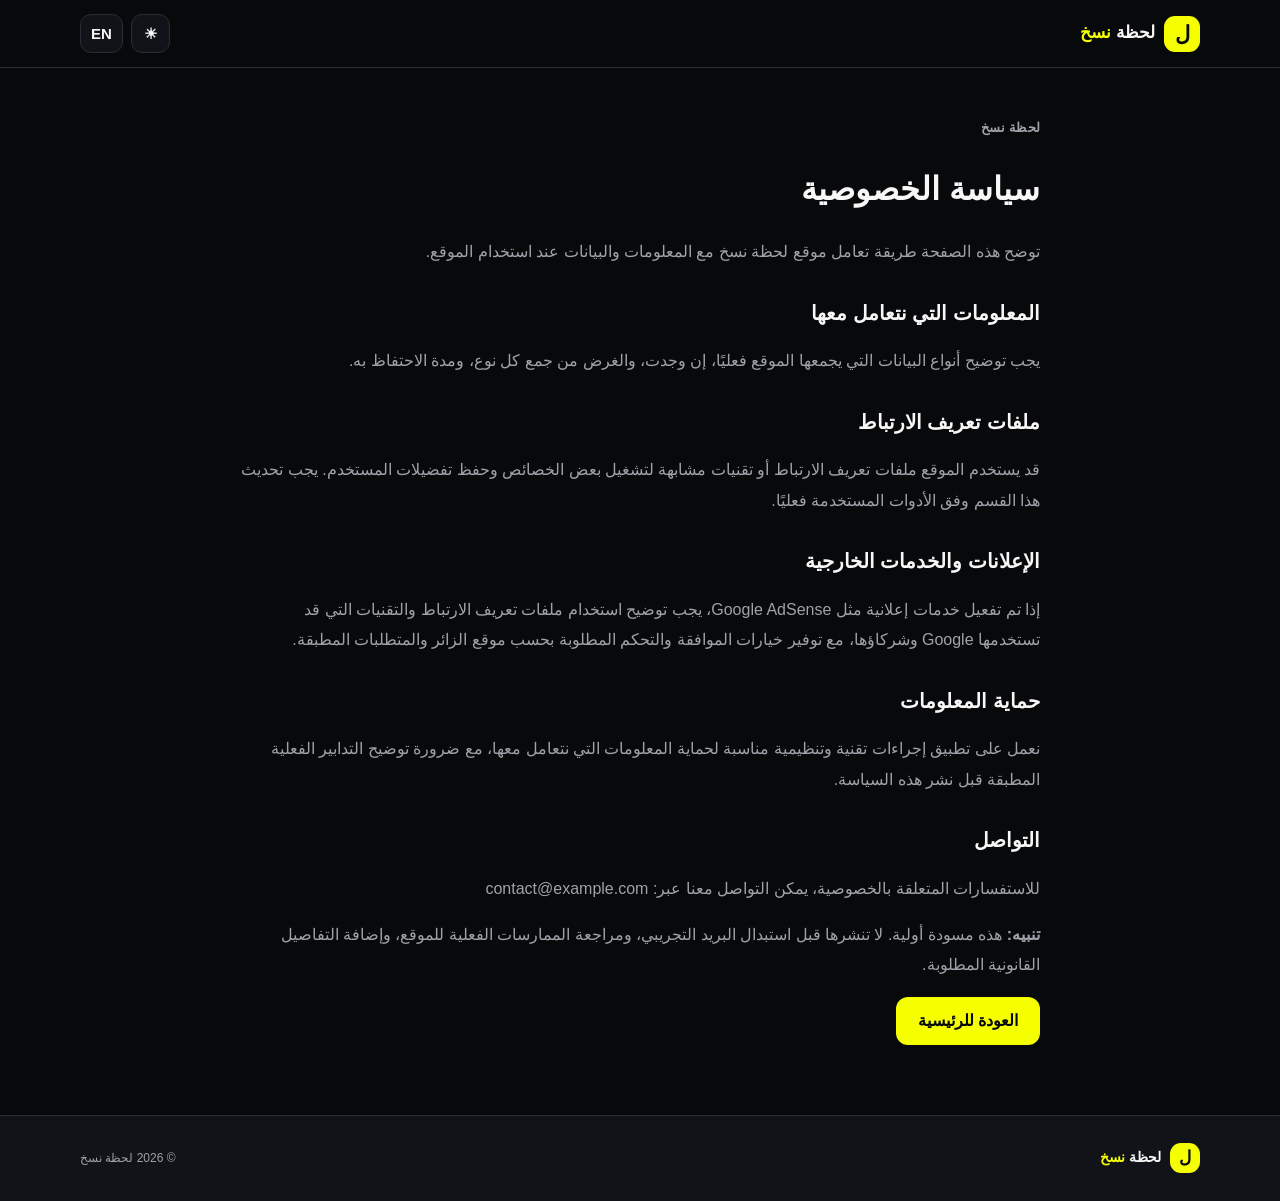
==== privacy.html @ 28b83541 "Add files via upload" ====
<!DOCTYPE html>
<html lang="ar" dir="rtl">
<head>
  <meta charset="UTF-8">
  <meta name="viewport" content="width=device-width, initial-scale=1">
  <meta name="description" content="سياسة الخصوصية لموقع لحظة نسخ.">
  <title>سياسة الخصوصية | لحظة نسخ</title>
  <link rel="stylesheet" href="css/style.css">
  <script src="js/app.js" defer></script>
</head>
<body>
  <header class="header">
    <a class="brand" href="index.html">
      <span class="brand-mark">ل</span>
      <span>لحظة <strong>نسخ</strong></span>
    </a>

    <nav class="header-actions">
      <button class="icon-button" id="themeBtn" type="button" aria-label="تغيير المظهر">
        <span id="themeIcon">☀</span>
      </button>
      <button class="icon-button" id="languageBtn" type="button">EN</button>
    </nav>
  </header>

  <main class="container policy-content">
    <span class="eyebrow">لحظة نسخ</span>
    <h1>سياسة الخصوصية</h1>

    <p>
      توضح هذه الصفحة طريقة تعامل موقع لحظة نسخ مع المعلومات
      والبيانات عند استخدام الموقع.
    </p>

    <h2>المعلومات التي نتعامل معها</h2>
    <p>
      يجب توضيح أنواع البيانات التي يجمعها الموقع فعليًا، إن وجدت،
      والغرض من جمع كل نوع، ومدة الاحتفاظ به.
    </p>

    <h2>ملفات تعريف الارتباط</h2>
    <p>
      قد يستخدم الموقع ملفات تعريف الارتباط أو تقنيات مشابهة
      لتشغيل بعض الخصائص وحفظ تفضيلات المستخدم.
      يجب تحديث هذا القسم وفق الأدوات المستخدمة فعليًا.
    </p>

    <h2>الإعلانات والخدمات الخارجية</h2>
    <p>
      إذا تم تفعيل خدمات إعلانية مثل Google AdSense،
      يجب توضيح استخدام ملفات تعريف الارتباط والتقنيات
      التي قد تستخدمها Google وشركاؤها، مع توفير خيارات
      الموافقة والتحكم المطلوبة بحسب موقع الزائر والمتطلبات المطبقة.
    </p>

    <h2>حماية المعلومات</h2>
    <p>
      نعمل على تطبيق إجراءات تقنية وتنظيمية مناسبة لحماية
      المعلومات التي نتعامل معها، مع ضرورة توضيح التدابير
      الفعلية المطبقة قبل نشر هذه السياسة.
    </p>

    <h2>التواصل</h2>
    <p>
      للاستفسارات المتعلقة بالخصوصية، يمكن التواصل معنا عبر:
      contact@example.com
    </p>

    <p>
      <strong>تنبيه:</strong>
      هذه مسودة أولية. لا تنشرها قبل استبدال البريد التجريبي،
      ومراجعة الممارسات الفعلية للموقع، وإضافة التفاصيل القانونية المطلوبة.
    </p>

    <a class="primary-button" href="index.html">العودة للرئيسية</a>
  </main>

  <footer class="footer">
    <div class="container footer-inner">
      <a class="brand footer-brand" href="index.html">
        <span class="brand-mark">ل</span>
        <span>لحظة <strong>نسخ</strong></span>
      </a>
      <p>© <span id="currentYear"></span> لحظة نسخ</p>
    </div>
  </footer>
</body>
</html>
---- css/style.css ----
/* =================================
   LAHZET NASKH - PERFORMANCE FIRST
================================= */

:root {
  color-scheme: dark;

  --bg: #08090B;
  --surface: #111318;
  --card: #17191E;
  --card-hover: #1D2027;

  --text: #F7F7F8;
  --muted: #A1A1AA;
  --border: #292C33;

  --yellow: #F5FF00;
  --yellow-text: #08090B;

  --purple: #B99AFF;
  --blue: #83BFFF;
  --green: #82D9A5;
  --orange: #FFB477;
  --pink: #F3A4D0;

  --radius: 18px;
  --small-radius: 12px;

  --container: 1120px;
  --header-height: 68px;

  --shadow: 0 8px 24px rgba(0, 0, 0, 0.13);
}

:root[data-theme="light"] {
  color-scheme: light;

  --bg: #FFFFFF;
  --surface: #F8F9FB;
  --card: #F3F4F6;
  --card-hover: #E9EBEF;

  --text: #17191E;
  --muted: #686D78;
  --border: #E1E4E9;

  --yellow: #E7EF00;
  --yellow-text: #08090B;

  --purple: #7652B8;
  --blue: #2567B3;
  --green: #267C4B;
  --orange: #B65A18;
  --pink: #A13F7A;

  --shadow: 0 6px 20px rgba(20, 25, 35, 0.055);
}

/* RESET */

* {
  box-sizing: border-box;
}

html {
  scroll-behavior: smooth;
  scroll-padding-top: 85px;
}

body {
  margin: 0;
  min-width: 320px;
  background: var(--bg);
  color: var(--text);
  font-family:
    Tahoma,
    Arial,
    "Segoe UI",
    sans-serif;
  font-size: 16px;
  line-height: 1.7;
  transition:
    background-color 0.18s ease,
    color 0.18s ease;
}

button,
a {
  font: inherit;
}

button {
  cursor: pointer;
}

a {
  color: inherit;
  text-decoration: none;
}

button:focus-visible,
a:focus-visible {
  outline: 3px solid var(--yellow);
  outline-offset: 3px;
}

img {
  max-width: 100%;
  height: auto;
}

/* GENERAL */

.container {
  width: min(var(--container), calc(100% - 36px));
  margin-inline: auto;
}

.highlight {
  color: var(--yellow);
}

.eyebrow {
  display: inline-flex;
  align-items: center;
  gap: 9px;
  color: var(--muted);
  font-size: 13px;
  font-weight: 700;
  letter-spacing: 0.2px;
}

.status-dot {
  width: 8px;
  height: 8px;
  border-radius: 50%;
  background: var(--yellow);
}

/* HEADER */

.header {
  height: var(--header-height);
  padding-inline: max(18px, calc((100% - var(--container)) / 2));
  display: flex;
  align-items: center;
  justify-content: space-between;
  gap: 12px;
  border-bottom: 1px solid var(--border);
  background: var(--bg);
}

.brand {
  display: inline-flex;
  align-items: center;
  gap: 9px;
  color: var(--text);
  font-size: 17px;
  font-weight: 700;
  white-space: nowrap;
}

.brand strong {
  color: var(--yellow);
}

.brand-mark {
  display: grid;
  width: 36px;
  height: 36px;
  place-items: center;
  border-radius: 11px;
  background: var(--yellow);
  color: #08090B;
  font-size: 21px;
  font-weight: 900;
}

.header-actions {
  display: flex;
  align-items: center;
  gap: 8px;
}

.icon-button {
  display: grid;
  min-width: 39px;
  height: 39px;
  padding: 0 10px;
  place-items: center;
  border: 1px solid var(--border);
  border-radius: 11px;
  background: var(--surface);
  color: var(--text);
  font-size: 15px;
  font-weight: 700;
}

.icon-button:hover {
  background: var(--card-hover);
}

/* HERO */

.hero {
  min-height: 430px;
  display: grid;
  grid-template-columns: 1.15fr 0.85fr;
  align-items: center;
  gap: 35px;
  padding-block: 65px 55px;
}

.hero-content h1 {
  margin: 19px 0 14px;
  font-size: clamp(34px, 5vw, 57px);
  line-height: 1.3;
  letter-spacing: -1.5px;
}

.hero-description {
  max-width: 510px;
  margin: 0 0 25px;
  color: var(--muted);
  font-size: 16px;
  line-height: 1.9;
}

.primary-button {
  display: inline-flex;
  min-height: 48px;
  align-items: center;
  justify-content: center;
  gap: 12px;
  padding: 10px 22px;
  border: 0;
  border-radius: 12px;
  background: var(--yellow);
  color: var(--yellow-text);
  font-weight: 800;
  transition: transform 0.15s ease;
}

.primary-button:hover {
  transform: translateY(-2px);
}

.hero-note {
  display: flex;
  align-items: center;
  gap: 8px;
  margin-top: 18px;
  color: var(--muted);
  font-size: 13px;
}

.note-icon {
  display: grid;
  width: 21px;
  height: 21px;
  place-items: center;
  border-radius: 50%;
  background: var(--card);
  color: var(--yellow);
  font-size: 12px;
}

/* HERO VISUAL */

.hero-visual {
  position: relative;
  min-height: 280px;
  display: grid;
  place-items: center;
}

.visual-card {
  width: min(270px, 80%);
  min-height: 230px;
  padding: 25px;
  border: 1px solid var(--border);
  border-radius: 25px;
  background: var(--card);
  box-shadow: var(--shadow);
}

.visual-label {
  color: var(--muted);
  font-size: 12px;
}

.visual-symbol {
  width: 95px;
  height: 95px;
  display: grid;
  place-items: center;
  margin: 15px auto;
  border-radius: 25px;
  background: var(--yellow);
  color: #08090B;
  font-size: 54px;
  font-weight: 900;
}

.visual-line {
  width: 100%;
  height: 7px;
  margin-top: 10px;
  border-radius: 10px;
  background: var(--border);
}

.visual-line.short {
  width: 60%;
}

.visual-yellow {
  position: absolute;
  width: 48px;
  height: 8px;
  margin-top: 15px;
  border-radius: 10px;
  background: var(--yellow);
}

.floating-tag,
.floating-number {
  position: absolute;
  padding: 10px 14px;
  border: 1px solid var(--border);
  border-radius: 12px;
  background: var(--surface);
  box-shadow: var(--shadow);
  font-size: 12px;
  font-weight: 700;
}

.floating-tag {
  top: 25px;
  inset-inline-start: 2px;
  color: var(--yellow);
}

.floating-number {
  bottom: 22px;
  inset-inline-end: 5px;
  color: var(--muted);
}

/* SECTION HEADINGS */

.grades-section,
.features-section {
  padding-block: 35px 50px;
}

.section-heading {
  display: flex;
  align-items: end;
  justify-content: space-between;
  margin-bottom: 22px;
}

.section-heading h2 {
  margin: 8px 0 5px;
  font-size: clamp(23px, 3vw, 30px);
  line-height: 1.4;
}

.section-heading p {
  margin: 0;
  color: var(--muted);
  font-size: 14px;
}

/* GRADE CARDS */

.grade-grid {
  display: grid;
  grid-template-columns: repeat(2, minmax(0, 1fr));
  gap: 16px;
}

.grade-card,
.feature-card,
.study-card,
.question-card {
  min-width: 0;
  border: 1px solid var(--border);
  border-radius: var(--radius);
  background: var(--card);
}

.grade-card {
  position: relative;
  min-height: 225px;
  display: flex;
  flex-direction: column;
  align-items: flex-start;
  padding: 23px;
  overflow: hidden;
  transition:
    background-color 0.15s ease,
    border-color 0.15s ease;
}

.grade-card:hover,
.study-card:hover {
  background: var(--card-hover);
  border-color: var(--yellow);
}

.card-number {
  position: absolute;
  top: 15px;
  inset-inline-end: 17px;
  color: var(--muted);
  opacity: 0.65;
  font-size: 12px;
  font-weight: 800;
}

.grade-icon,
.feature-icon,
.study-card-icon {
  display: grid;
  width: 47px;
  height: 47px;
  place-items: center;
  border-radius: 14px;
  font-size: 23px;
  font-weight: 900;
}

.icon-yellow {
  background: rgba(245, 255, 0, 0.13);
  color: var(--yellow);
}

.icon-purple {
  background: rgba(185, 154, 255, 0.13);
  color: var(--purple);
}

.icon-blue {
  background: rgba(131, 191, 255, 0.13);
  color: var(--blue);
}

.icon-green {
  background: rgba(130, 217, 165, 0.13);
  color: var(--green);
}

.icon-orange {
  background: rgba(255, 180, 119, 0.13);
  color: var(--orange);
}

.grade-card h3 {
  margin: 17px 0 4px;
  font-size: 21px;
}

.grade-card p {
  margin: 0;
  color: var(--muted);
  font-size: 13px;
}

.card-link {
  display: inline-flex;
  align-items: center;
  gap: 8px;
  margin-top: auto;
  padding-top: 17px;
  color: var(--yellow);
  font-size: 13px;
  font-weight: 800;
}

/* FEATURES */

.features-grid {
  display: grid;
  grid-template-columns: repeat(3, minmax(0, 1fr));
  gap: 14px;
}

.feature-card {
  padding: 21px;
}

.feature-icon {
  margin-bottom: 12px;
}

.feature-card h3 {
  margin: 0 0 5px;
  font-size: 16px;
}

.feature-card p {
  margin: 0;
  color: var(--muted);
  font-size: 13px;
}

/* STUDY PAGE */

.study-main {
  min-height: calc(100vh - var(--header-height) - 90px);
  padding-top: 25px;
  padding-bottom: 65px;
}

.study-toolbar {
  display: flex;
  align-items: center;
  justify-content: space-between;
  gap: 10px;
}

.secondary-button {
  display: inline-flex;
  min-height: 39px;
  align-items: center;
  justify-content: center;
  gap: 8px;
  padding: 7px 13px;
  border: 1px solid var(--border);
  border-radius: 10px;
  background: var(--surface);
  color: var(--text);
  font-size: 13px;
  font-weight: 700;
}

.secondary-button:hover {
  background: var(--card-hover);
}

.study-heading {
  padding-block: 40px 20px;
}

.study-heading h1 {
  margin: 8px 0 5px;
  font-size: clamp(28px, 4vw, 38px);
}

.study-heading p {
  margin: 0;
  color: var(--muted);
  font-size: 14px;
}

.breadcrumb {
  display: flex;
  flex-wrap: wrap;
  align-items: center;
  gap: 9px;
  margin-bottom: 20px;
  color: var(--muted);
  font-size: 13px;
}

.breadcrumb a:hover {
  color: var(--yellow);
}

.breadcrumb-current {
  color: var(--text);
}

.breadcrumb-separator {
  opacity: 0.5;
}

.study-grid {
  display: grid;
  grid-template-columns: repeat(3, minmax(0, 1fr));
  gap: 15px;
}

.study-card {
  position: relative;
  min-height: 195px;
  display: flex;
  flex-direction: column;
  align-items: flex-start;
  padding: 21px;
  overflow: hidden;
  transition:
    background-color 0.15s ease,
    border-color 0.15s ease;
}

.study-card-icon {
  width: 43px;
  height: 43px;
  margin-bottom: 13px;
  background: var(--accent-bg, rgba(245, 255, 0, 0.12));
  color: var(--accent, var(--yellow));
}

.study-card h2 {
  margin: 0 0 5px;
  font-size: 18px;
}

.study-card p {
  margin: 0;
  color: var(--muted);
  font-size: 13px;
}

.study-card .card-link {
  margin-top: auto;
}

/* ACCENT COLORS */

.accent-yellow {
  --accent: var(--yellow);
  --accent-bg: rgba(245, 255, 0, 0.12);
}

.accent-purple {
  --accent: var(--purple);
  --accent-bg: rgba(185, 154, 255, 0.13);
}

.accent-blue {
  --accent: var(--blue);
  --accent-bg: rgba(131, 191, 255, 0.13);
}

.accent-green {
  --accent: var(--green);
  --accent-bg: rgba(130, 217, 165, 0.13);
}

.accent-orange {
  --accent: var(--orange);
  --accent-bg: rgba(255, 180, 119, 0.13);
}

.accent-pink {
  --accent: var(--pink);
  --accent-bg: rgba(243, 164, 208, 0.13);
}

.study-card[class*="accent-"] .study-card-icon {
  color: var(--accent);
  background: var(--accent-bg);
}

/* QUESTIONS */

.question-card {
  padding: 20px;
}

.question-card h2 {
  margin: 10px 0;
  font-size: 18px;
}

.question-number {
  color: var(--yellow);
  font-size: 12px;
  font-weight: 800;
}

.answer-text {
  color: var(--muted);
  white-space: pre-wrap;
}

.copy-button {
  margin-top: 12px;
}

/* EMPTY STATE */

.empty-state {
  padding: 35px 15px;
  border: 1px dashed var(--border);
  border-radius: var(--radius);
  text-align: center;
  background: var(--surface);
}

.empty-state[hidden] {
  display: none;
}

.empty-icon {
  display: inline-grid;
  width: 48px;
  height: 48px;
  place-items: center;
  border-radius: 15px;
  background: rgba(245, 255, 0, 0.12);
  color: var(--yellow);
  font-size: 24px;
}

.empty-state h2 {
  margin: 12px 0 5px;
  font-size: 20px;
}

.empty-state p {
  margin: 0 0 18px;
  color: var(--muted);
  font-size: 14px;
}

/* FOOTER */

.footer {
  border-top: 1px solid var(--border);
  background: var(--surface);
}

.footer-inner {
  min-height: 85px;
  display: flex;
  align-items: center;
  justify-content: space-between;
  gap: 15px;
  padding-block: 15px;
}

.footer-inner p,
.footer-inner > a:not(.brand),
.footer-links a {
  color: var(--muted);
  font-size: 12px;
}

.footer-links {
  display: flex;
  flex-wrap: wrap;
  gap: 15px;
}

.footer-links a:hover,
.footer-inner > a:not(.brand):hover {
  color: var(--yellow);
}

.footer-brand {
  font-size: 14px;
}

.footer-brand .brand-mark {
  width: 30px;
  height: 30px;
  font-size: 17px;
}

/* PRIVACY PAGE */

.policy-content {
  max-width: 800px;
  margin-inline: auto;
  padding-block: 45px 70px;
}

.policy-content h1 {
  font-size: 32px;
}

.policy-content h2 {
  margin-top: 28px;
  font-size: 20px;
}

.policy-content p,
.policy-content li {
  color: var(--muted);
  line-height: 1.9;
}

/* TABLET */

@media (max-width: 850px) {
  .hero {
    grid-template-columns: 1fr 0.7fr;
    gap: 15px;
  }

  .study-grid {
    grid-template-columns: repeat(2, minmax(0, 1fr));
  }

  .features-grid {
    grid-template-columns: repeat(2, minmax(0, 1fr));
  }
}

/* MOBILE */

@media (max-width: 600px) {
  :root {
    --header-height: 62px;
    --radius: 15px;
  }

  .container {
    width: calc(100% - 30px);
  }

  .header {
    padding-inline: 15px;
  }

  .brand {
    font-size: 15px;
  }

  .brand-mark {
    width: 33px;
    height: 33px;
  }

  .hero {
    min-height: auto;
    grid-template-columns: 1fr;
    padding-block: 48px 30px;
    gap: 5px;
  }

  .hero-content h1 {
    font-size: clamp(35px, 10vw, 45px);
    margin-top: 13px;
  }

  .hero-description {
    font-size: 14px;
  }

  .hero-visual {
    min-height: 220px;
  }

  .visual-card {
    width: 220px;
    min-height: 190px;
    padding: 17px;
  }

  .visual-symbol {
    width: 75px;
    height: 75px;
    font-size: 42px;
  }

  .floating-tag {
    inset-inline-start: 5%;
    top: 10px;
  }

  .floating-number {
    inset-inline-end: 5%;
    bottom: 10px;
  }

  .grades-section,
  .features-section {
    padding-block: 25px 35px;
  }

  .grade-grid {
    grid-template-columns: 1fr;
    gap: 12px;
  }

  .grade-card {
    min-height: 190px;
    padding: 19px;
  }

  .features-grid {
    grid-template-columns: 1fr;
    gap: 10px;
  }

  .feature-card {
    display: grid;
    grid-template-columns: 44px 1fr;
    column-gap: 12px;
    align-items: center;
    padding: 15px;
  }

  .feature-icon {
    grid-row: span 2;
    margin: 0;
  }

  .feature-card h3 {
    align-self: end;
  }

  .feature-card p {
    align-self: start;
  }

  .study-main {
    padding-top: 18px;
  }

  .study-heading {
    padding-block: 30px 17px;
  }

  .study-grid {
    grid-template-columns: 1fr;
    gap: 11px;
  }

  .study-card {
    min-height: 160px;
    padding: 18px;
  }

  .study-toolbar {
    gap: 8px;
  }

  .secondary-button {
    min-height: 40px;
    padding-inline: 11px;
  }

  .footer-inner {
    flex-direction: column;
    align-items: flex-start;
    gap: 10px;
    padding-block: 20px;
  }

  .footer-links {
    gap: 14px;
  }
}

/* VERY SMALL SCREENS */

@media (max-width: 360px) {
  .container {
    width: calc(100% - 24px);
  }

  .hero-content h1 {
    font-size: 33px;
  }

  .brand {
    gap: 6px;
    font-size: 14px;
  }

  .header-actions {
    gap: 5px;
  }

  .icon-button {
    min-width: 35px;
    height: 36px;
    padding-inline: 7px;
  }
}

/* ACCESSIBILITY: REDUCE MOTION */

@media (prefers-reduced-motion: reduce) {
  *,
  *::before,
  *::after {
    scroll-behavior: auto !important;
    animation-duration: 0.01ms !important;
    animation-iteration-count: 1 !important;
    transition-duration: 0.01ms !important;
  }
}
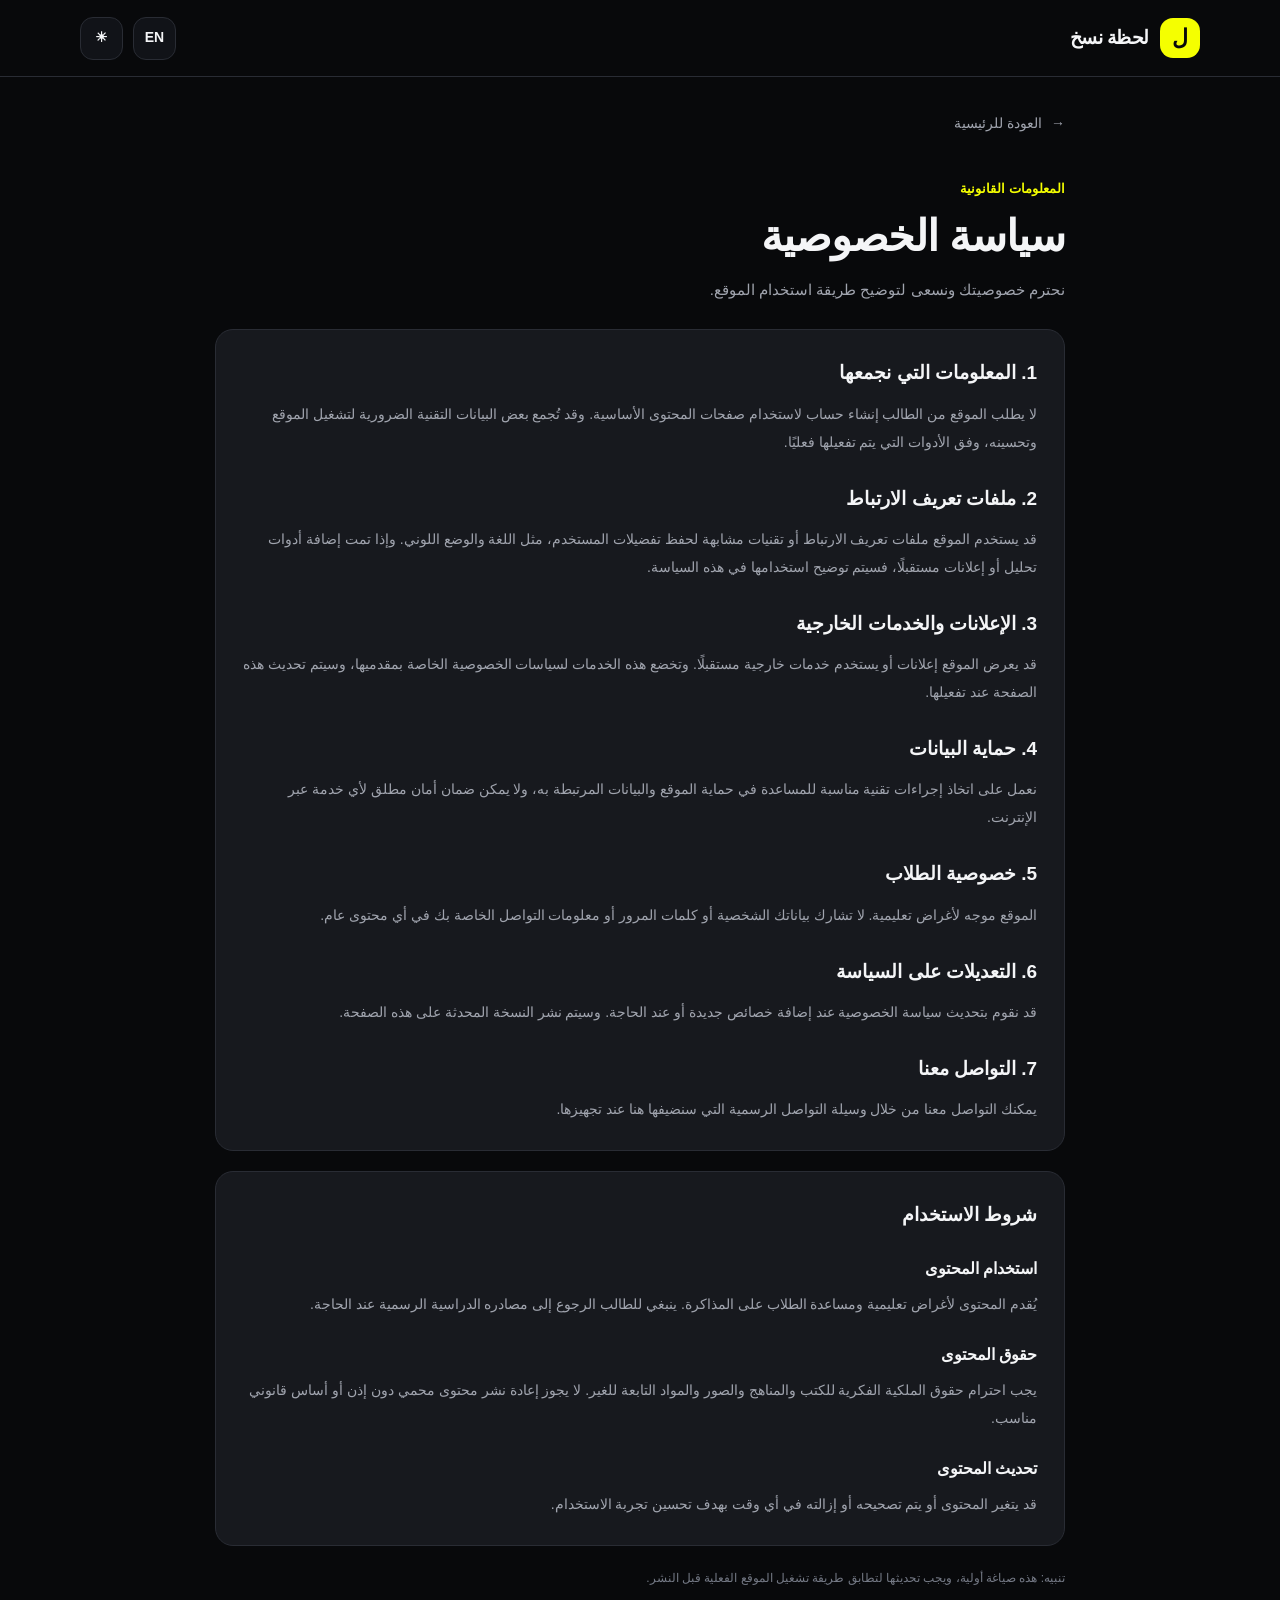
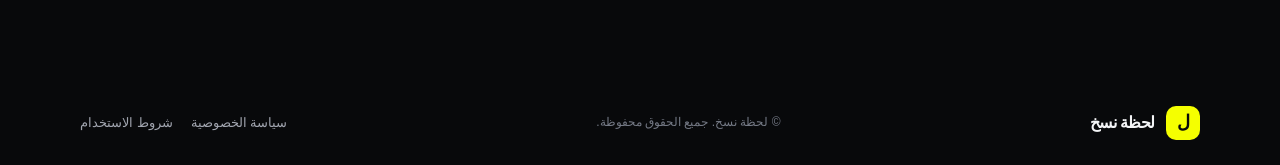
==== commit 62673fbe: "Add files via upload" ====
--- a/privacy.html
+++ b/privacy.html
@@ -1,87 +1,101 @@
+
 <!DOCTYPE html>
-<html lang="ar" dir="rtl">
+<html lang="ar" dir="rtl" data-theme="dark">
 <head>
   <meta charset="UTF-8">
-  <meta name="viewport" content="width=device-width, initial-scale=1">
-  <meta name="description" content="سياسة الخصوصية لموقع لحظة نسخ.">
+  <meta name="viewport" content="width=device-width, initial-scale=1.0">
+  <meta name="theme-color" content="#08090B">
+  <meta name="description" content="سياسة الخصوصية وشروط الاستخدام لموقع لحظة نسخ.">
   <title>سياسة الخصوصية | لحظة نسخ</title>
   <link rel="stylesheet" href="css/style.css">
   <script src="js/app.js" defer></script>
 </head>
+
 <body>
-  <header class="header">
-    <a class="brand" href="index.html">
-      <span class="brand-mark">ل</span>
-      <span>لحظة <strong>نسخ</strong></span>
-    </a>
+  <header class="site-header">
+    <div class="container header-inner">
+      <a class="brand" href="index.html">
+        <span class="brand-mark">ل</span>
+        <span class="brand-name" data-i18n="brand">لحظة نسخ</span>
+      </a>
 
-    <nav class="header-actions">
-      <button class="icon-button" id="themeBtn" type="button" aria-label="تغيير المظهر">
-        <span id="themeIcon">☀</span>
-      </button>
-      <button class="icon-button" id="languageBtn" type="button">EN</button>
-    </nav>
+      <nav class="header-actions">
+        <button class="icon-button" id="languageBtn" type="button">EN</button>
+        <button class="icon-button" id="themeBtn" type="button">
+          <span id="themeIcon">☀</span>
+        </button>
+      </nav>
+    </div>
   </header>
 
-  <main class="container policy-content">
-    <span class="eyebrow">لحظة نسخ</span>
-    <h1>سياسة الخصوصية</h1>
+  <main class="policy-main">
+    <div class="container policy-container">
+      <a class="back-link" href="index.html">
+        <span aria-hidden="true">→</span>
+        <span data-i18n="backHome">العودة للرئيسية</span>
+      </a>
 
-    <p>
-      توضح هذه الصفحة طريقة تعامل موقع لحظة نسخ مع المعلومات
-      والبيانات عند استخدام الموقع.
-    </p>
+      <div class="study-heading">
+        <span class="section-kicker" data-i18n="legalLabel">المعلومات القانونية</span>
+        <h1 data-i18n="privacyTitle">سياسة الخصوصية</h1>
+        <p data-i18n="privacyIntro">نحترم خصوصيتك ونسعى لتوضيح طريقة استخدام الموقع.</p>
+      </div>
 
-    <h2>المعلومات التي نتعامل معها</h2>
-    <p>
-      يجب توضيح أنواع البيانات التي يجمعها الموقع فعليًا، إن وجدت،
-      والغرض من جمع كل نوع، ومدة الاحتفاظ به.
-    </p>
+      <article class="policy-card">
+        <h2 data-i18n="privacySection1Title">1. المعلومات التي نجمعها</h2>
+        <p data-i18n="privacySection1Text">لا يطلب الموقع من الطالب إنشاء حساب لاستخدام صفحات المحتوى الأساسية. وقد تُجمع بعض البيانات التقنية الضرورية لتشغيل الموقع وتحسينه، وفق الأدوات التي يتم تفعيلها فعليًا.</p>
 
-    <h2>ملفات تعريف الارتباط</h2>
-    <p>
-      قد يستخدم الموقع ملفات تعريف الارتباط أو تقنيات مشابهة
-      لتشغيل بعض الخصائص وحفظ تفضيلات المستخدم.
-      يجب تحديث هذا القسم وفق الأدوات المستخدمة فعليًا.
-    </p>
+        <h2 data-i18n="privacySection2Title">2. ملفات تعريف الارتباط</h2>
+        <p data-i18n="privacySection2Text">قد يستخدم الموقع ملفات تعريف الارتباط أو تقنيات مشابهة لحفظ تفضيلات المستخدم، مثل اللغة والوضع اللوني. وإذا تمت إضافة أدوات تحليل أو إعلانات مستقبلًا، فسيتم توضيح استخدامها في هذه السياسة.</p>
 
-    <h2>الإعلانات والخدمات الخارجية</h2>
-    <p>
-      إذا تم تفعيل خدمات إعلانية مثل Google AdSense،
-      يجب توضيح استخدام ملفات تعريف الارتباط والتقنيات
-      التي قد تستخدمها Google وشركاؤها، مع توفير خيارات
-      الموافقة والتحكم المطلوبة بحسب موقع الزائر والمتطلبات المطبقة.
-    </p>
+        <h2 data-i18n="privacySection3Title">3. الإعلانات والخدمات الخارجية</h2>
+        <p data-i18n="privacySection3Text">قد يعرض الموقع إعلانات أو يستخدم خدمات خارجية مستقبلًا. وتخضع هذه الخدمات لسياسات الخصوصية الخاصة بمقدميها، وسيتم تحديث هذه الصفحة عند تفعيلها.</p>
 
-    <h2>حماية المعلومات</h2>
-    <p>
-      نعمل على تطبيق إجراءات تقنية وتنظيمية مناسبة لحماية
-      المعلومات التي نتعامل معها، مع ضرورة توضيح التدابير
-      الفعلية المطبقة قبل نشر هذه السياسة.
-    </p>
+        <h2 data-i18n="privacySection4Title">4. حماية البيانات</h2>
+        <p data-i18n="privacySection4Text">نعمل على اتخاذ إجراءات تقنية مناسبة للمساعدة في حماية الموقع والبيانات المرتبطة به، ولا يمكن ضمان أمان مطلق لأي خدمة عبر الإنترنت.</p>
 
-    <h2>التواصل</h2>
-    <p>
-      للاستفسارات المتعلقة بالخصوصية، يمكن التواصل معنا عبر:
-      contact@example.com
-    </p>
+        <h2 data-i18n="privacySection5Title">5. خصوصية الطلاب</h2>
+        <p data-i18n="privacySection5Text">الموقع موجه لأغراض تعليمية. لا تشارك بياناتك الشخصية أو كلمات المرور أو معلومات التواصل الخاصة بك في أي محتوى عام.</p>
 
-    <p>
-      <strong>تنبيه:</strong>
-      هذه مسودة أولية. لا تنشرها قبل استبدال البريد التجريبي،
-      ومراجعة الممارسات الفعلية للموقع، وإضافة التفاصيل القانونية المطلوبة.
-    </p>
+        <h2 data-i18n="privacySection6Title">6. التعديلات على السياسة</h2>
+        <p data-i18n="privacySection6Text">قد نقوم بتحديث سياسة الخصوصية عند إضافة خصائص جديدة أو عند الحاجة. وسيتم نشر النسخة المحدثة على هذه الصفحة.</p>
 
-    <a class="primary-button" href="index.html">العودة للرئيسية</a>
+        <h2 data-i18n="privacySection7Title">7. التواصل معنا</h2>
+        <p data-i18n="privacySection7Text">يمكنك التواصل معنا من خلال وسيلة التواصل الرسمية التي سنضيفها هنا عند تجهيزها.</p>
+      </article>
+
+      <article class="policy-card" id="terms">
+        <h2 data-i18n="termsTitle">شروط الاستخدام</h2>
+
+        <h3 data-i18n="termsSection1Title">استخدام المحتوى</h3>
+        <p data-i18n="termsSection1Text">يُقدم المحتوى لأغراض تعليمية ومساعدة الطلاب على المذاكرة. ينبغي للطالب الرجوع إلى مصادره الدراسية الرسمية عند الحاجة.</p>
+
+        <h3 data-i18n="termsSection2Title">حقوق المحتوى</h3>
+        <p data-i18n="termsSection2Text">يجب احترام حقوق الملكية الفكرية للكتب والمناهج والصور والمواد التابعة للغير. لا يجوز إعادة نشر محتوى محمي دون إذن أو أساس قانوني مناسب.</p>
+
+        <h3 data-i18n="termsSection3Title">تحديث المحتوى</h3>
+        <p data-i18n="termsSection3Text">قد يتغير المحتوى أو يتم تصحيحه أو إزالته في أي وقت بهدف تحسين تجربة الاستخدام.</p>
+      </article>
+
+      <p class="policy-update" data-i18n="policyDraftNotice">
+        تنبيه: هذه صياغة أولية، ويجب تحديثها لتطابق طريقة تشغيل الموقع الفعلية قبل النشر.
+      </p>
+    </div>
   </main>
 
-  <footer class="footer">
+  <footer class="site-footer">
     <div class="container footer-inner">
       <a class="brand footer-brand" href="index.html">
         <span class="brand-mark">ل</span>
-        <span>لحظة <strong>نسخ</strong></span>
+        <span class="brand-name" data-i18n="brand">لحظة نسخ</span>
       </a>
-      <p>© <span id="currentYear"></span> لحظة نسخ</p>
+
+      <p data-i18n="footerCopyright">© لحظة نسخ. جميع الحقوق محفوظة.</p>
+
+      <div class="footer-links">
+        <a href="privacy.html" data-i18n="privacyLink">سياسة الخصوصية</a>
+        <a href="privacy.html#terms" data-i18n="termsLink">شروط الاستخدام</a>
+      </div>
     </div>
   </footer>
 </body>
--- a/css/style.css
+++ b/css/style.css
@@ -1,6 +1,7 @@
-/* =================================
-   LAHZET NASKH - PERFORMANCE FIRST
-================================= */
+
+/* =========================
+   1. Theme variables
+========================= */
 
 :root {
   color-scheme: dark;
@@ -9,27 +10,28 @@
   --surface: #111318;
   --card: #17191E;
   --card-hover: #1D2027;
-
-  --text: #F7F7F8;
-  --muted: #A1A1AA;
-  --border: #292C33;
-
-  --yellow: #F5FF00;
-  --yellow-text: #08090B;
-
-  --purple: #B99AFF;
-  --blue: #83BFFF;
-  --green: #82D9A5;
-  --orange: #FFB477;
-  --pink: #F3A4D0;
-
-  --radius: 18px;
-  --small-radius: 12px;
+  --border: #292C34;
+
+  --text: #F4F5F7;
+  --muted: #A0A4AE;
+  --muted-2: #747985;
+
+  --accent: #F5FF00;
+  --accent-text: #08090B;
+
+  --purple: #A78BFA;
+  --green: #4ADE80;
+  --blue: #60A5FA;
+  --orange: #FB923C;
+  --pink: #F472B6;
+
+  --shadow: 0 12px 35px rgba(0, 0, 0, 0.16);
+
+  --radius-sm: 12px;
+  --radius-md: 18px;
+  --radius-lg: 26px;
 
   --container: 1120px;
-  --header-height: 68px;
-
-  --shadow: 0 8px 24px rgba(0, 0, 0, 0.13);
 }
 
 :root[data-theme="light"] {
@@ -39,24 +41,21 @@
   --surface: #F8F9FB;
   --card: #F3F4F6;
   --card-hover: #E9EBEF;
+  --border: #E1E4E9;
 
   --text: #17191E;
-  --muted: #686D78;
-  --border: #E1E4E9;
-
-  --yellow: #E7EF00;
-  --yellow-text: #08090B;
-
-  --purple: #7652B8;
-  --blue: #2567B3;
-  --green: #267C4B;
-  --orange: #B65A18;
-  --pink: #A13F7A;
-
-  --shadow: 0 6px 20px rgba(20, 25, 35, 0.055);
-}
-
-/* RESET */
+  --muted: #606672;
+  --muted-2: #858B96;
+
+  --accent: #E7EF00;
+  --accent-text: #17191E;
+
+  --shadow: 0 12px 35px rgba(20, 25, 35, 0.06);
+}
+
+/* =========================
+   2. Reset and base
+========================= */
 
 * {
   box-sizing: border-box;
@@ -64,7 +63,6 @@
 
 html {
   scroll-behavior: smooth;
-  scroll-padding-top: 85px;
 }
 
 body {
@@ -72,16 +70,9 @@
   min-width: 320px;
   background: var(--bg);
   color: var(--text);
-  font-family:
-    Tahoma,
-    Arial,
-    "Segoe UI",
-    sans-serif;
-  font-size: 16px;
+  font-family: Arial, Tahoma, sans-serif;
   line-height: 1.7;
-  transition:
-    background-color 0.18s ease,
-    color 0.18s ease;
+  transition: background-color 0.2s ease, color 0.2s ease;
 }
 
 button,
@@ -98,702 +89,726 @@
   text-decoration: none;
 }
 
-button:focus-visible,
-a:focus-visible {
-  outline: 3px solid var(--yellow);
-  outline-offset: 3px;
-}
-
 img {
+  display: block;
   max-width: 100%;
-  height: auto;
-}
-
-/* GENERAL */
+}
+
+[hidden] {
+  display: none !important;
+}
 
 .container {
-  width: min(var(--container), calc(100% - 36px));
+  width: min(var(--container), calc(100% - 40px));
   margin-inline: auto;
 }
 
-.highlight {
-  color: var(--yellow);
-}
-
-.eyebrow {
-  display: inline-flex;
-  align-items: center;
-  gap: 9px;
-  color: var(--muted);
-  font-size: 13px;
-  font-weight: 700;
-  letter-spacing: 0.2px;
-}
-
-.status-dot {
-  width: 8px;
-  height: 8px;
-  border-radius: 50%;
-  background: var(--yellow);
-}
-
-/* HEADER */
-
-.header {
-  height: var(--header-height);
-  padding-inline: max(18px, calc((100% - var(--container)) / 2));
+.section-padding {
+  padding-block: 90px;
+}
+
+/* =========================
+   3. Header
+========================= */
+
+.site-header {
+  position: relative;
+  z-index: 5;
+  background: var(--bg);
+  border-bottom: 1px solid var(--border);
+}
+
+.header-inner {
+  min-height: 76px;
   display: flex;
   align-items: center;
   justify-content: space-between;
-  gap: 12px;
-  border-bottom: 1px solid var(--border);
-  background: var(--bg);
+  gap: 20px;
 }
 
 .brand {
   display: inline-flex;
   align-items: center;
+  gap: 11px;
+  font-weight: 800;
+}
+
+.brand-mark {
+  width: 40px;
+  height: 40px;
+  display: grid;
+  place-items: center;
+  border-radius: 13px;
+  background: var(--accent);
+  color: var(--accent-text);
+  font-size: 22px;
+  font-weight: 900;
+}
+
+.brand-name {
+  font-size: 19px;
+  letter-spacing: -0.5px;
+}
+
+.header-actions {
+  display: flex;
+  align-items: center;
+  gap: 10px;
+}
+
+.icon-button {
+  width: 43px;
+  height: 43px;
+  display: grid;
+  place-items: center;
+  border: 1px solid var(--border);
+  border-radius: 13px;
+  background: var(--surface);
+  color: var(--text);
+  font-size: 14px;
+  font-weight: 700;
+  transition: background-color 0.18s ease, border-color 0.18s ease;
+}
+
+.icon-button:hover {
+  background: var(--card-hover);
+  border-color: var(--muted-2);
+}
+
+/* =========================
+   4. Hero
+========================= */
+
+.hero-section {
+  position: relative;
+  overflow: hidden;
+  min-height: 490px;
+  display: grid;
+  place-items: center;
+  padding-block: 95px;
+  border-bottom: 1px solid var(--border);
+}
+
+.hero-content {
+  position: relative;
+  z-index: 1;
+  text-align: center;
+}
+
+.hero-badge {
+  width: fit-content;
+  margin: 0 auto 25px;
+  padding: 8px 15px;
+  display: flex;
+  align-items: center;
   gap: 9px;
+  border: 1px solid var(--border);
+  border-radius: 30px;
+  background: var(--surface);
+  color: var(--muted);
+  font-size: 13px;
+}
+
+.status-dot {
+  width: 7px;
+  height: 7px;
+  border-radius: 50%;
+  background: var(--accent);
+}
+
+.hero-content h1 {
+  max-width: 800px;
+  margin: 0 auto;
+  font-size: clamp(38px, 7vw, 70px);
+  line-height: 1.2;
+  letter-spacing: -2px;
+  font-weight: 900;
+}
+
+.hero-content h1 span {
+  display: block;
+}
+
+.highlight {
+  color: var(--accent);
+}
+
+.hero-description {
+  max-width: 600px;
+  margin: 23px auto 30px;
+  color: var(--muted);
+  font-size: 17px;
+}
+
+.primary-button,
+.secondary-button {
+  min-height: 51px;
+  width: fit-content;
+  padding: 12px 23px;
+  display: inline-flex;
+  align-items: center;
+  justify-content: center;
+  gap: 14px;
+  border: 1px solid transparent;
+  border-radius: 13px;
+  font-weight: 800;
+  transition: transform 0.18s ease, background-color 0.18s ease;
+}
+
+.primary-button {
+  background: var(--accent);
+  color: var(--accent-text);
+}
+
+.primary-button:hover,
+.secondary-button:hover {
+  transform: translateY(-2px);
+}
+
+.hero-note {
+  margin-top: 23px;
+  display: flex;
+  justify-content: center;
+  align-items: center;
+  gap: 8px;
+  color: var(--muted-2);
+  font-size: 13px;
+}
+
+.hero-note span:first-child {
+  color: var(--accent);
+}
+
+.hero-decoration {
+  position: absolute;
+  width: 220px;
+  height: 220px;
+  border: 1px solid var(--border);
+  border-radius: 50%;
+  pointer-events: none;
+}
+
+.decoration-one {
+  top: -130px;
+  inset-inline-start: -90px;
+}
+
+.decoration-two {
+  bottom: -150px;
+  inset-inline-end: -80px;
+}
+
+/* =========================
+   5. Section headings
+========================= */
+
+.section-heading {
+  margin-bottom: 38px;
+  text-align: center;
+}
+
+.section-kicker {
+  display: inline-block;
+  margin-bottom: 9px;
+  color: var(--accent);
+  font-size: 13px;
+  font-weight: 800;
+}
+
+.section-heading h2,
+.study-heading h1 {
+  margin: 0;
+  font-size: clamp(27px, 4vw, 39px);
+  line-height: 1.3;
+  letter-spacing: -1px;
+}
+
+.section-heading p,
+.study-heading p {
+  margin: 12px auto 0;
+  color: var(--muted);
+  font-size: 15px;
+}
+
+/* =========================
+   6. Grade cards
+========================= */
+
+.grades-section {
+  background: var(--bg);
+}
+
+.grade-grid {
+  max-width: 850px;
+  margin-inline: auto;
+  display: grid;
+  grid-template-columns: repeat(2, minmax(0, 1fr));
+  gap: 20px;
+}
+
+.grade-card {
+  min-height: 270px;
+  padding: 26px;
+  display: flex;
+  flex-direction: column;
+  align-items: flex-start;
+  border: 1px solid var(--border);
+  border-radius: var(--radius-lg);
+  background: var(--card);
+  transition: transform 0.2s ease, background-color 0.2s ease, border-color 0.2s ease;
+}
+
+.grade-card:hover {
+  transform: translateY(-5px);
+  background: var(--card-hover);
+  border-color: var(--accent);
+}
+
+.grade-card-top {
+  width: 100%;
+  display: flex;
+  align-items: center;
+  justify-content: space-between;
+}
+
+.grade-number {
+  color: var(--muted-2);
+  font-size: 13px;
+  font-weight: 800;
+}
+
+.card-arrow {
+  color: var(--muted);
+  font-size: 22px;
+}
+
+.grade-icon {
+  width: 53px;
+  height: 53px;
+  margin-block: 22px 13px;
+  display: grid;
+  place-items: center;
+  border-radius: 16px;
+  background: var(--surface);
+  font-size: 25px;
+}
+
+.icon-purple {
+  color: var(--purple);
+}
+
+.icon-green {
+  color: var(--green);
+}
+
+.grade-card h3 {
+  margin: 0;
+  font-size: 22px;
+}
+
+.grade-card p {
+  margin: 7px 0 17px;
+  color: var(--muted);
+  font-size: 14px;
+}
+
+.card-link {
+  margin-top: auto;
+  color: var(--accent);
+  font-size: 14px;
+  font-weight: 800;
+}
+
+/* =========================
+   7. Features
+========================= */
+
+.features-section {
+  background: var(--surface);
+  border-block: 1px solid var(--border);
+}
+
+.features-grid {
+  display: grid;
+  grid-template-columns: repeat(3, minmax(0, 1fr));
+  gap: 17px;
+}
+
+.feature-card {
+  padding: 25px;
+  border: 1px solid var(--border);
+  border-radius: var(--radius-md);
+  background: var(--card);
+}
+
+.feature-icon {
+  width: 43px;
+  height: 43px;
+  display: grid;
+  place-items: center;
+  border-radius: 13px;
+  background: var(--surface);
+  font-size: 23px;
+  font-weight: 800;
+}
+
+.icon-yellow {
+  color: var(--accent);
+}
+
+.feature-card h3 {
+  margin: 18px 0 7px;
+  font-size: 18px;
+}
+
+.feature-card p {
+  margin: 0;
+  color: var(--muted);
+  font-size: 14px;
+}
+
+/* =========================
+   8. Footer
+========================= */
+
+.site-footer {
+  padding-block: 25px;
+  background: var(--bg);
+}
+
+.footer-inner {
+  display: flex;
+  align-items: center;
+  justify-content: space-between;
+  flex-wrap: wrap;
+  gap: 20px;
+}
+
+.footer-brand .brand-mark {
+  width: 34px;
+  height: 34px;
+  border-radius: 10px;
+  font-size: 18px;
+}
+
+.footer-brand .brand-name {
+  font-size: 16px;
+}
+
+.footer-inner > p {
+  margin: 0;
+  color: var(--muted-2);
+  font-size: 12px;
+}
+
+.footer-links {
+  display: flex;
+  align-items: center;
+  flex-wrap: wrap;
+  gap: 18px;
+}
+
+.footer-links a {
+  color: var(--muted);
+  font-size: 13px;
+  transition: color 0.18s ease;
+}
+
+.footer-links a:hover {
+  color: var(--accent);
+}
+
+/* =========================
+   9. Study page
+========================= */
+
+.study-main {
+  min-height: 75vh;
+  padding-block: 35px 90px;
+}
+
+.back-link {
+  width: fit-content;
+  margin-bottom: 38px;
+  display: flex;
+  align-items: center;
+  gap: 9px;
+  color: var(--muted);
+  font-size: 14px;
+  transition: color 0.18s ease;
+}
+
+.back-link:hover {
+  color: var(--accent);
+}
+
+.study-heading {
+  margin-bottom: 27px;
+}
+
+.study-heading h1 {
+  font-size: clamp(30px, 5vw, 43px);
+}
+
+.study-heading p {
+  margin-inline: 0;
+}
+
+.breadcrumb {
+  margin-bottom: 28px;
+  display: flex;
+  align-items: center;
+  flex-wrap: wrap;
+  gap: 10px;
+  color: var(--muted-2);
+  font-size: 13px;
+}
+
+.breadcrumb a:hover {
+  color: var(--accent);
+}
+
+.breadcrumb-separator {
+  color: var(--muted-2);
+}
+
+.breadcrumb-current {
   color: var(--text);
-  font-size: 17px;
-  font-weight: 700;
-  white-space: nowrap;
-}
-
-.brand strong {
-  color: var(--yellow);
-}
-
-.brand-mark {
+}
+
+.content-grid {
   display: grid;
-  width: 36px;
-  height: 36px;
+  grid-template-columns: repeat(3, minmax(0, 1fr));
+  gap: 17px;
+}
+
+.content-card {
+  min-height: 105px;
+  padding: 20px;
+  display: flex;
+  align-items: center;
+  gap: 15px;
+  border: 1px solid var(--border);
+  border-radius: var(--radius-md);
+  background: var(--card);
+  transition: transform 0.18s ease, background-color 0.18s ease, border-color 0.18s ease;
+}
+
+.content-card:hover {
+  transform: translateY(-3px);
+  background: var(--card-hover);
+  border-color: var(--accent);
+}
+
+.content-card-icon {
+  width: 46px;
+  height: 46px;
+  flex: 0 0 46px;
+  display: grid;
   place-items: center;
-  border-radius: 11px;
-  background: var(--yellow);
-  color: #08090B;
-  font-size: 21px;
-  font-weight: 900;
-}
-
-.header-actions {
-  display: flex;
-  align-items: center;
-  gap: 8px;
-}
-
-.icon-button {
+  border-radius: 14px;
+  background: var(--surface);
+  color: var(--accent);
+  font-size: 22px;
+}
+
+.accent-purple .content-card-icon {
+  color: var(--purple);
+}
+
+.accent-green .content-card-icon {
+  color: var(--green);
+}
+
+.content-card-body {
+  min-width: 0;
+  display: flex;
+  flex: 1;
+  flex-direction: column;
+  gap: 4px;
+}
+
+.content-card-title {
+  font-size: 16px;
+}
+
+.content-card-description {
+  color: var(--muted);
+  font-size: 12px;
+}
+
+.content-card-arrow {
+  color: var(--muted-2);
+  font-size: 19px;
+}
+
+/* =========================
+   10. Empty state
+========================= */
+
+.empty-state {
+  max-width: 500px;
+  margin: 35px auto;
+  padding: 40px 25px;
+  text-align: center;
+  border: 1px dashed var(--border);
+  border-radius: var(--radius-lg);
+  background: var(--surface);
+}
+
+.empty-icon {
+  width: 55px;
+  height: 55px;
+  margin: 0 auto 15px;
   display: grid;
-  min-width: 39px;
-  height: 39px;
-  padding: 0 10px;
   place-items: center;
+  border-radius: 17px;
+  background: var(--card);
+  color: var(--accent);
+  font-size: 25px;
+}
+
+.empty-state h2 {
+  margin: 0 0 8px;
+  font-size: 22px;
+}
+
+.empty-state p {
+  margin: 0 0 20px;
+  color: var(--muted);
+  font-size: 14px;
+}
+
+.secondary-button {
+  min-height: 43px;
+  padding: 9px 17px;
+  background: var(--card);
+  border-color: var(--border);
+  color: var(--text);
+  font-size: 13px;
+}
+
+/* =========================
+   11. Questions
+========================= */
+
+.question-card {
+  grid-column: 1 / -1;
+  padding: 24px;
+  border: 1px solid var(--border);
+  border-radius: var(--radius-md);
+  background: var(--card);
+}
+
+.question-number,
+.answer-label {
+  display: inline-block;
+  color: var(--accent);
+  font-size: 13px;
+  font-weight: 800;
+}
+
+.question-text {
+  margin: 10px 0 20px;
+  font-size: 18px;
+  line-height: 1.8;
+}
+
+.answer-label {
+  color: var(--green);
+}
+
+.answer-text {
+  margin: 8px 0 20px;
+  color: var(--muted);
+  line-height: 1.9;
+  white-space: pre-wrap;
+}
+
+.copy-button {
+  min-height: 42px;
+  padding: 9px 17px;
   border: 1px solid var(--border);
   border-radius: 11px;
   background: var(--surface);
   color: var(--text);
-  font-size: 15px;
-  font-weight: 700;
-}
-
-.icon-button:hover {
-  background: var(--card-hover);
-}
-
-/* HERO */
-
-.hero {
-  min-height: 430px;
-  display: grid;
-  grid-template-columns: 1.15fr 0.85fr;
-  align-items: center;
-  gap: 35px;
-  padding-block: 65px 55px;
-}
-
-.hero-content h1 {
-  margin: 19px 0 14px;
-  font-size: clamp(34px, 5vw, 57px);
-  line-height: 1.3;
-  letter-spacing: -1.5px;
-}
-
-.hero-description {
-  max-width: 510px;
-  margin: 0 0 25px;
-  color: var(--muted);
-  font-size: 16px;
-  line-height: 1.9;
-}
-
-.primary-button {
-  display: inline-flex;
-  min-height: 48px;
-  align-items: center;
-  justify-content: center;
-  gap: 12px;
-  padding: 10px 22px;
-  border: 0;
-  border-radius: 12px;
-  background: var(--yellow);
-  color: var(--yellow-text);
-  font-weight: 800;
-  transition: transform 0.15s ease;
-}
-
-.primary-button:hover {
-  transform: translateY(-2px);
-}
-
-.hero-note {
-  display: flex;
-  align-items: center;
-  gap: 8px;
-  margin-top: 18px;
-  color: var(--muted);
-  font-size: 13px;
-}
-
-.note-icon {
-  display: grid;
-  width: 21px;
-  height: 21px;
-  place-items: center;
-  border-radius: 50%;
-  background: var(--card);
-  color: var(--yellow);
-  font-size: 12px;
-}
-
-/* HERO VISUAL */
-
-.hero-visual {
-  position: relative;
-  min-height: 280px;
-  display: grid;
-  place-items: center;
-}
-
-.visual-card {
-  width: min(270px, 80%);
-  min-height: 230px;
-  padding: 25px;
-  border: 1px solid var(--border);
-  border-radius: 25px;
-  background: var(--card);
-  box-shadow: var(--shadow);
-}
-
-.visual-label {
-  color: var(--muted);
-  font-size: 12px;
-}
-
-.visual-symbol {
-  width: 95px;
-  height: 95px;
-  display: grid;
-  place-items: center;
-  margin: 15px auto;
-  border-radius: 25px;
-  background: var(--yellow);
-  color: #08090B;
-  font-size: 54px;
-  font-weight: 900;
-}
-
-.visual-line {
-  width: 100%;
-  height: 7px;
-  margin-top: 10px;
-  border-radius: 10px;
-  background: var(--border);
-}
-
-.visual-line.short {
-  width: 60%;
-}
-
-.visual-yellow {
-  position: absolute;
-  width: 48px;
-  height: 8px;
-  margin-top: 15px;
-  border-radius: 10px;
-  background: var(--yellow);
-}
-
-.floating-tag,
-.floating-number {
-  position: absolute;
-  padding: 10px 14px;
-  border: 1px solid var(--border);
-  border-radius: 12px;
-  background: var(--surface);
-  box-shadow: var(--shadow);
-  font-size: 12px;
-  font-weight: 700;
-}
-
-.floating-tag {
-  top: 25px;
-  inset-inline-start: 2px;
-  color: var(--yellow);
-}
-
-.floating-number {
-  bottom: 22px;
-  inset-inline-end: 5px;
-  color: var(--muted);
-}
-
-/* SECTION HEADINGS */
-
-.grades-section,
-.features-section {
-  padding-block: 35px 50px;
-}
-
-.section-heading {
-  display: flex;
-  align-items: end;
-  justify-content: space-between;
-  margin-bottom: 22px;
-}
-
-.section-heading h2 {
-  margin: 8px 0 5px;
-  font-size: clamp(23px, 3vw, 30px);
-  line-height: 1.4;
-}
-
-.section-heading p {
-  margin: 0;
-  color: var(--muted);
-  font-size: 14px;
-}
-
-/* GRADE CARDS */
-
-.grade-grid {
-  display: grid;
-  grid-template-columns: repeat(2, minmax(0, 1fr));
-  gap: 16px;
-}
-
-.grade-card,
-.feature-card,
-.study-card,
-.question-card {
-  min-width: 0;
-  border: 1px solid var(--border);
-  border-radius: var(--radius);
-  background: var(--card);
-}
-
-.grade-card {
-  position: relative;
-  min-height: 225px;
-  display: flex;
-  flex-direction: column;
-  align-items: flex-start;
-  padding: 23px;
-  overflow: hidden;
-  transition:
-    background-color 0.15s ease,
-    border-color 0.15s ease;
-}
-
-.grade-card:hover,
-.study-card:hover {
-  background: var(--card-hover);
-  border-color: var(--yellow);
-}
-
-.card-number {
-  position: absolute;
-  top: 15px;
-  inset-inline-end: 17px;
-  color: var(--muted);
-  opacity: 0.65;
-  font-size: 12px;
-  font-weight: 800;
-}
-
-.grade-icon,
-.feature-icon,
-.study-card-icon {
-  display: grid;
-  width: 47px;
-  height: 47px;
-  place-items: center;
-  border-radius: 14px;
-  font-size: 23px;
-  font-weight: 900;
-}
-
-.icon-yellow {
-  background: rgba(245, 255, 0, 0.13);
-  color: var(--yellow);
-}
-
-.icon-purple {
-  background: rgba(185, 154, 255, 0.13);
-  color: var(--purple);
-}
-
-.icon-blue {
-  background: rgba(131, 191, 255, 0.13);
-  color: var(--blue);
-}
-
-.icon-green {
-  background: rgba(130, 217, 165, 0.13);
-  color: var(--green);
-}
-
-.icon-orange {
-  background: rgba(255, 180, 119, 0.13);
-  color: var(--orange);
-}
-
-.grade-card h3 {
-  margin: 17px 0 4px;
-  font-size: 21px;
-}
-
-.grade-card p {
-  margin: 0;
-  color: var(--muted);
-  font-size: 13px;
-}
-
-.card-link {
-  display: inline-flex;
-  align-items: center;
-  gap: 8px;
-  margin-top: auto;
-  padding-top: 17px;
-  color: var(--yellow);
-  font-size: 13px;
-  font-weight: 800;
-}
-
-/* FEATURES */
-
-.features-grid {
-  display: grid;
-  grid-template-columns: repeat(3, minmax(0, 1fr));
-  gap: 14px;
-}
-
-.feature-card {
-  padding: 21px;
-}
-
-.feature-icon {
-  margin-bottom: 12px;
-}
-
-.feature-card h3 {
-  margin: 0 0 5px;
-  font-size: 16px;
-}
-
-.feature-card p {
-  margin: 0;
-  color: var(--muted);
-  font-size: 13px;
-}
-
-/* STUDY PAGE */
-
-.study-main {
-  min-height: calc(100vh - var(--header-height) - 90px);
-  padding-top: 25px;
-  padding-bottom: 65px;
-}
-
-.study-toolbar {
-  display: flex;
-  align-items: center;
-  justify-content: space-between;
-  gap: 10px;
-}
-
-.secondary-button {
-  display: inline-flex;
-  min-height: 39px;
-  align-items: center;
-  justify-content: center;
-  gap: 8px;
-  padding: 7px 13px;
-  border: 1px solid var(--border);
-  border-radius: 10px;
-  background: var(--surface);
-  color: var(--text);
   font-size: 13px;
   font-weight: 700;
-}
-
-.secondary-button:hover {
+  transition: background-color 0.18s ease, border-color 0.18s ease;
+}
+
+.copy-button:hover {
+  border-color: var(--accent);
   background: var(--card-hover);
 }
 
-.study-heading {
-  padding-block: 40px 20px;
-}
-
-.study-heading h1 {
-  margin: 8px 0 5px;
-  font-size: clamp(28px, 4vw, 38px);
-}
-
-.study-heading p {
+/* =========================
+   12. Privacy page
+========================= */
+
+.policy-main {
+  min-height: 75vh;
+  padding-block: 35px 80px;
+}
+
+.policy-container {
+  max-width: 850px;
+}
+
+.policy-card {
+  margin-top: 20px;
+  padding: 27px;
+  border: 1px solid var(--border);
+  border-radius: var(--radius-md);
+  background: var(--card);
+}
+
+.policy-card h2 {
+  margin: 0 0 10px;
+  font-size: 19px;
+}
+
+.policy-card h2:not(:first-child) {
+  margin-top: 27px;
+}
+
+.policy-card h3 {
+  margin: 23px 0 8px;
+  font-size: 16px;
+}
+
+.policy-card p {
   margin: 0;
   color: var(--muted);
   font-size: 14px;
-}
-
-.breadcrumb {
-  display: flex;
-  flex-wrap: wrap;
-  align-items: center;
-  gap: 9px;
-  margin-bottom: 20px;
-  color: var(--muted);
-  font-size: 13px;
-}
-
-.breadcrumb a:hover {
-  color: var(--yellow);
-}
-
-.breadcrumb-current {
-  color: var(--text);
-}
-
-.breadcrumb-separator {
-  opacity: 0.5;
-}
-
-.study-grid {
-  display: grid;
-  grid-template-columns: repeat(3, minmax(0, 1fr));
-  gap: 15px;
-}
-
-.study-card {
-  position: relative;
-  min-height: 195px;
-  display: flex;
-  flex-direction: column;
-  align-items: flex-start;
-  padding: 21px;
-  overflow: hidden;
-  transition:
-    background-color 0.15s ease,
-    border-color 0.15s ease;
-}
-
-.study-card-icon {
-  width: 43px;
-  height: 43px;
-  margin-bottom: 13px;
-  background: var(--accent-bg, rgba(245, 255, 0, 0.12));
-  color: var(--accent, var(--yellow));
-}
-
-.study-card h2 {
-  margin: 0 0 5px;
-  font-size: 18px;
-}
-
-.study-card p {
-  margin: 0;
-  color: var(--muted);
-  font-size: 13px;
-}
-
-.study-card .card-link {
-  margin-top: auto;
-}
-
-/* ACCENT COLORS */
-
-.accent-yellow {
-  --accent: var(--yellow);
-  --accent-bg: rgba(245, 255, 0, 0.12);
-}
-
-.accent-purple {
-  --accent: var(--purple);
-  --accent-bg: rgba(185, 154, 255, 0.13);
-}
-
-.accent-blue {
-  --accent: var(--blue);
-  --accent-bg: rgba(131, 191, 255, 0.13);
-}
-
-.accent-green {
-  --accent: var(--green);
-  --accent-bg: rgba(130, 217, 165, 0.13);
-}
-
-.accent-orange {
-  --accent: var(--orange);
-  --accent-bg: rgba(255, 180, 119, 0.13);
-}
-
-.accent-pink {
-  --accent: var(--pink);
-  --accent-bg: rgba(243, 164, 208, 0.13);
-}
-
-.study-card[class*="accent-"] .study-card-icon {
-  color: var(--accent);
-  background: var(--accent-bg);
-}
-
-/* QUESTIONS */
-
-.question-card {
-  padding: 20px;
-}
-
-.question-card h2 {
-  margin: 10px 0;
-  font-size: 18px;
-}
-
-.question-number {
-  color: var(--yellow);
+  line-height: 2;
+}
+
+.policy-update {
+  margin-top: 22px;
+  color: var(--muted-2);
   font-size: 12px;
-  font-weight: 800;
-}
-
-.answer-text {
-  color: var(--muted);
-  white-space: pre-wrap;
-}
-
-.copy-button {
-  margin-top: 12px;
-}
-
-/* EMPTY STATE */
-
-.empty-state {
-  padding: 35px 15px;
-  border: 1px dashed var(--border);
-  border-radius: var(--radius);
-  text-align: center;
-  background: var(--surface);
-}
-
-.empty-state[hidden] {
-  display: none;
-}
-
-.empty-icon {
-  display: inline-grid;
-  width: 48px;
-  height: 48px;
-  place-items: center;
-  border-radius: 15px;
-  background: rgba(245, 255, 0, 0.12);
-  color: var(--yellow);
-  font-size: 24px;
-}
-
-.empty-state h2 {
-  margin: 12px 0 5px;
-  font-size: 20px;
-}
-
-.empty-state p {
-  margin: 0 0 18px;
-  color: var(--muted);
-  font-size: 14px;
-}
-
-/* FOOTER */
-
-.footer {
-  border-top: 1px solid var(--border);
-  background: var(--surface);
-}
-
-.footer-inner {
-  min-height: 85px;
-  display: flex;
-  align-items: center;
-  justify-content: space-between;
-  gap: 15px;
-  padding-block: 15px;
-}
-
-.footer-inner p,
-.footer-inner > a:not(.brand),
-.footer-links a {
-  color: var(--muted);
-  font-size: 12px;
-}
-
-.footer-links {
-  display: flex;
-  flex-wrap: wrap;
-  gap: 15px;
-}
-
-.footer-links a:hover,
-.footer-inner > a:not(.brand):hover {
-  color: var(--yellow);
-}
-
-.footer-brand {
-  font-size: 14px;
-}
-
-.footer-brand .brand-mark {
-  width: 30px;
-  height: 30px;
-  font-size: 17px;
-}
-
-/* PRIVACY PAGE */
-
-.policy-content {
-  max-width: 800px;
-  margin-inline: auto;
-  padding-block: 45px 70px;
-}
-
-.policy-content h1 {
-  font-size: 32px;
-}
-
-.policy-content h2 {
-  margin-top: 28px;
-  font-size: 20px;
-}
-
-.policy-content p,
-.policy-content li {
-  color: var(--muted);
-  line-height: 1.9;
-}
-
-/* TABLET */
+}
+
+/* =========================
+   13. English direction
+========================= */
+
+html[dir="ltr"] .card-arrow,
+html[dir="ltr"] .content-card-arrow {
+  transform: scaleX(-1);
+}
+
+html[dir="ltr"] .back-link > span:first-child {
+  transform: scaleX(-1);
+}
+
+/* =========================
+   14. Responsive
+========================= */
 
 @media (max-width: 850px) {
-  .hero {
-    grid-template-columns: 1fr 0.7fr;
-    gap: 15px;
-  }
-
-  .study-grid {
+  .content-grid {
     grid-template-columns: repeat(2, minmax(0, 1fr));
   }
 
@@ -802,146 +817,87 @@
   }
 }
 
-/* MOBILE */
-
 @media (max-width: 600px) {
-  :root {
-    --header-height: 62px;
-    --radius: 15px;
-  }
-
   .container {
-    width: calc(100% - 30px);
-  }
-
-  .header {
-    padding-inline: 15px;
-  }
-
-  .brand {
-    font-size: 15px;
+    width: min(100% - 30px, var(--container));
+  }
+
+  .section-padding {
+    padding-block: 65px;
+  }
+
+  .header-inner {
+    min-height: 66px;
   }
 
   .brand-mark {
-    width: 33px;
-    height: 33px;
-  }
-
-  .hero {
-    min-height: auto;
+    width: 36px;
+    height: 36px;
+  }
+
+  .brand-name {
+    font-size: 17px;
+  }
+
+  .icon-button {
+    width: 39px;
+    height: 39px;
+  }
+
+  .hero-section {
+    min-height: 430px;
+    padding-block: 75px;
+  }
+
+  .hero-content h1 {
+    font-size: clamp(37px, 11vw, 52px);
+    letter-spacing: -1.5px;
+  }
+
+  .hero-description {
+    max-width: 420px;
+    font-size: 14px;
+  }
+
+  .grade-grid,
+  .features-grid,
+  .content-grid {
     grid-template-columns: 1fr;
-    padding-block: 48px 30px;
-    gap: 5px;
-  }
-
-  .hero-content h1 {
-    font-size: clamp(35px, 10vw, 45px);
-    margin-top: 13px;
-  }
-
-  .hero-description {
-    font-size: 14px;
-  }
-
-  .hero-visual {
-    min-height: 220px;
-  }
-
-  .visual-card {
-    width: 220px;
-    min-height: 190px;
-    padding: 17px;
-  }
-
-  .visual-symbol {
-    width: 75px;
-    height: 75px;
-    font-size: 42px;
-  }
-
-  .floating-tag {
-    inset-inline-start: 5%;
-    top: 10px;
-  }
-
-  .floating-number {
-    inset-inline-end: 5%;
-    bottom: 10px;
-  }
-
-  .grades-section,
-  .features-section {
-    padding-block: 25px 35px;
-  }
-
-  .grade-grid {
-    grid-template-columns: 1fr;
-    gap: 12px;
   }
 
   .grade-card {
-    min-height: 190px;
-    padding: 19px;
-  }
-
-  .features-grid {
-    grid-template-columns: 1fr;
-    gap: 10px;
+    min-height: 240px;
   }
 
   .feature-card {
-    display: grid;
-    grid-template-columns: 44px 1fr;
-    column-gap: 12px;
-    align-items: center;
-    padding: 15px;
-  }
-
-  .feature-icon {
-    grid-row: span 2;
-    margin: 0;
-  }
-
-  .feature-card h3 {
-    align-self: end;
-  }
-
-  .feature-card p {
-    align-self: start;
-  }
-
-  .study-main {
-    padding-top: 18px;
+    padding: 21px;
+  }
+
+  .study-main,
+  .policy-main {
+    padding-top: 25px;
+  }
+
+  .back-link {
+    margin-bottom: 28px;
   }
 
   .study-heading {
-    padding-block: 30px 17px;
-  }
-
-  .study-grid {
-    grid-template-columns: 1fr;
-    gap: 11px;
-  }
-
-  .study-card {
-    min-height: 160px;
-    padding: 18px;
-  }
-
-  .study-toolbar {
-    gap: 8px;
-  }
-
-  .secondary-button {
-    min-height: 40px;
-    padding-inline: 11px;
+    margin-bottom: 22px;
+  }
+
+  .content-card {
+    min-height: 90px;
+  }
+
+  .question-card,
+  .policy-card {
+    padding: 20px;
   }
 
   .footer-inner {
     flex-direction: column;
     align-items: flex-start;
-    gap: 10px;
-    padding-block: 20px;
   }
 
   .footer-links {
@@ -949,42 +905,31 @@
   }
 }
 
-/* VERY SMALL SCREENS */
-
 @media (max-width: 360px) {
-  .container {
-    width: calc(100% - 24px);
-  }
-
   .hero-content h1 {
-    font-size: 33px;
-  }
-
-  .brand {
-    gap: 6px;
-    font-size: 14px;
+    font-size: 34px;
+  }
+
+  .grade-card {
+    padding: 21px;
   }
 
   .header-actions {
-    gap: 5px;
-  }
-
-  .icon-button {
-    min-width: 35px;
-    height: 36px;
-    padding-inline: 7px;
-  }
-}
-
-/* ACCESSIBILITY: REDUCE MOTION */
+    gap: 7px;
+  }
+}
+
+/* =========================
+   15. Reduced motion
+========================= */
 
 @media (prefers-reduced-motion: reduce) {
   *,
   *::before,
   *::after {
     scroll-behavior: auto !important;
+    transition-duration: 0.01ms !important;
     animation-duration: 0.01ms !important;
     animation-iteration-count: 1 !important;
-    transition-duration: 0.01ms !important;
-  }
-}+  }
+}
